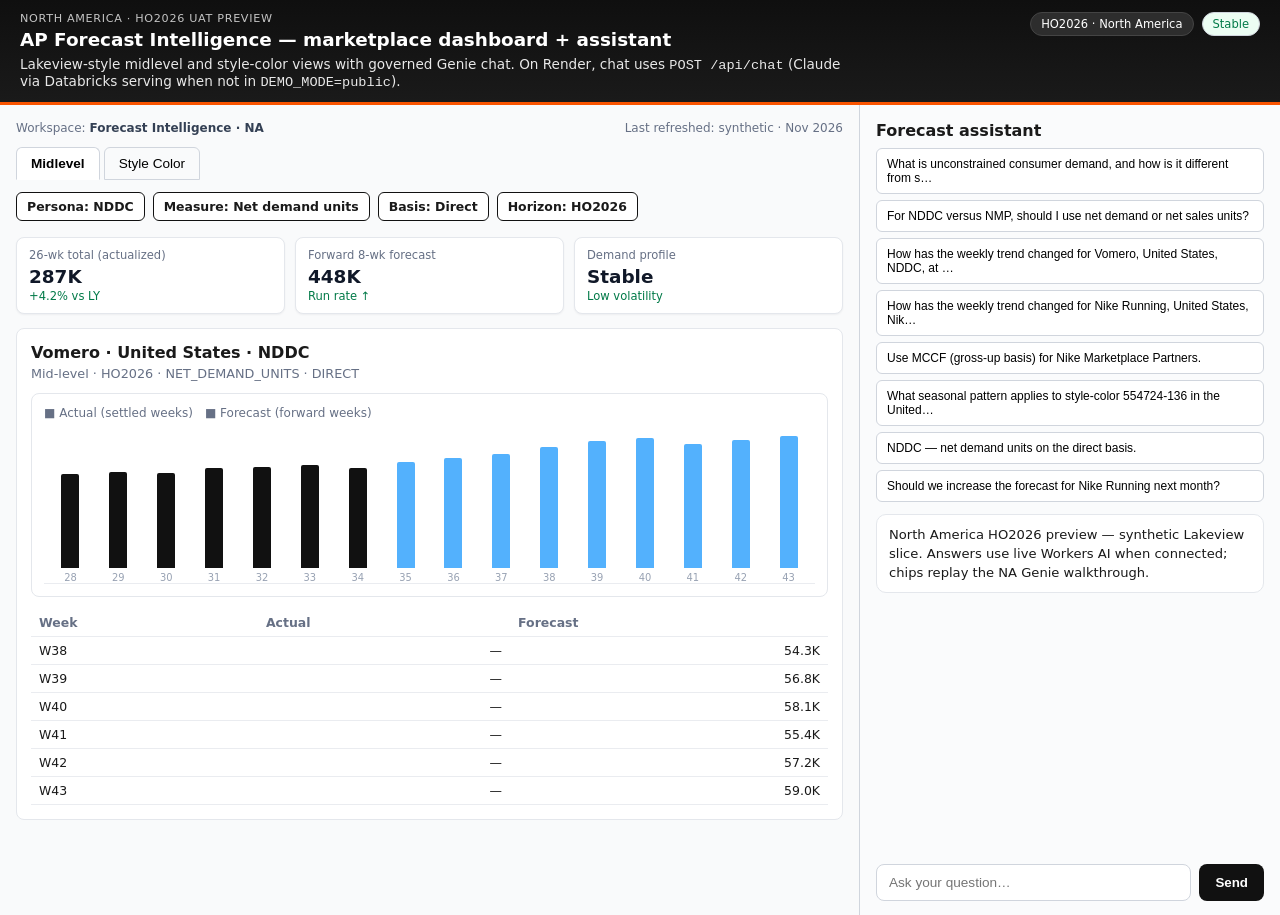
==== static/genie-demo.html @ 794814cd "AP FI Genie demo for Render Co-authored-by: Cursor <cursoragent@cursor.com>" ====
<!DOCTYPE html>
<html lang="en">
  <head>
    <meta charset="UTF-8" />
    <meta name="viewport" content="width=device-width, initial-scale=1.0" />
    <title>AP Forecast Intelligence — Genie demo</title>
    <link rel="stylesheet" href="genie-demo.css" />
  </head>
  <body>
    <header class="top">
      <div>
        <p class="eyebrow">North America · HO2026 UAT preview</p>
        <h1>AP Forecast Intelligence — marketplace dashboard + assistant</h1>
        <p class="lead">
          Lakeview-style midlevel and style-color views with governed Genie chat. On Render, chat
          uses <code>POST /api/chat</code> (Claude via Databricks serving when not in
          <code>DEMO_MODE=public</code>).
        </p>
      </div>
      <div class="badges">
        <span class="badge">HO2026 · North America</span>
        <span class="badge profile-chip" id="demand-profile">Stable</span>
      </div>
    </header>
    <main class="split">
      <section class="pane-dash" aria-label="Synthetic dashboard">
        <div class="dash-toolbar">
          <span>Workspace: <strong>Forecast Intelligence · NA</strong></span>
          <span>Last refreshed: synthetic · Nov 2026</span>
        </div>
        <div class="tabs" role="tablist">
          <button type="button" class="tab active" data-tab="midlevel" role="tab">Midlevel</button>
          <button type="button" class="tab" data-tab="style_color" role="tab">Style Color</button>
        </div>
        <div class="filters" id="filter-row" aria-label="Segment filters"></div>
        <div class="kpi-row" id="kpi-row"></div>
        <article class="card">
          <h2 id="dash-title">Vomero · US · NDDC</h2>
          <p class="meta" id="dash-meta">Mid-level · HO2026</p>
          <div id="midlevel-block">
            <div class="chart-panel">
              <div class="legend">
                <span>■ Actual (settled weeks)</span>
                <span>■ Forecast (forward weeks)</span>
              </div>
              <div class="chart-bars" id="weekly-chart"></div>
            </div>
            <div class="weekly-table" id="weekly-table" aria-label="Recent weekly actuals and forecast"></div>
          </div>
          <div id="style-color-block" hidden>
            <p class="meta">Monthly seasonality index (synthetic)</p>
            <div class="season-grid" id="season-grid"></div>
          </div>
        </article>
      </section>
      <aside class="pane-chat" aria-label="Forecast assistant">
        <div class="chat-header"><h2>Forecast assistant</h2></div>
        <div class="chips" id="prompt-chips"></div>
        <div class="thread" id="chat-thread"></div>
        <form class="composer" id="chat-form">
          <input id="chat-input" placeholder="Ask your question…" autocomplete="off" />
          <button type="submit">Send</button>
        </form>
      </aside>
    </main>
    <script src="genie-demo.js"></script>
  </body>
</html>
---- static/genie-demo.css ----
* {
  box-sizing: border-box;
}

body {
  margin: 0;
  font-family:
    system-ui,
    -apple-system,
    "Segoe UI",
    Roboto,
    sans-serif;
  background: #f4f5f7;
  color: #1a1a1a;
}

.top {
  padding: 12px 20px;
  background: linear-gradient(180deg, #0f0f0f 0%, #1a1a1a 100%);
  color: #fff;
  border-bottom: 3px solid #fa5400;
  display: flex;
  justify-content: space-between;
  align-items: flex-start;
  gap: 16px;
  flex-wrap: wrap;
}

.top h1 {
  margin: 4px 0 0;
  font-size: 1.15rem;
  font-weight: 600;
}

.eyebrow {
  margin: 0;
  font-size: 0.7rem;
  text-transform: uppercase;
  letter-spacing: 0.06em;
  opacity: 0.75;
}

.lead {
  margin: 6px 0 0;
  font-size: 0.85rem;
  max-width: 52rem;
  opacity: 0.9;
}

.badges {
  display: flex;
  gap: 8px;
  flex-wrap: wrap;
  align-items: center;
}

.badge {
  font-size: 0.72rem;
  padding: 4px 10px;
  border-radius: 999px;
  background: #2d2d2d;
  border: 1px solid #444;
}

.badge a {
  color: #9ecbff;
  text-decoration: none;
}

.split {
  display: grid;
  grid-template-columns: 1fr minmax(320px, 420px);
  gap: 0;
  min-height: calc(100vh - 88px);
}

@media (max-width: 960px) {
  .split {
    grid-template-columns: 1fr;
  }
}

.pane-dash,
.pane-chat {
  padding: 16px;
  overflow: auto;
}

.pane-dash {
  border-right: 1px solid #d0d5dd;
  background: #f9fafb;
}

.dash-toolbar {
  display: flex;
  justify-content: space-between;
  align-items: center;
  font-size: 0.75rem;
  color: #667085;
  margin-bottom: 12px;
}

.dash-toolbar strong {
  color: #344054;
}

.kpi-row {
  display: grid;
  grid-template-columns: repeat(3, 1fr);
  gap: 10px;
  margin-bottom: 14px;
}

@media (max-width: 720px) {
  .kpi-row {
    grid-template-columns: 1fr;
  }
}

.kpi {
  background: #fff;
  border: 1px solid #e4e7ec;
  border-radius: 8px;
  padding: 10px 12px;
  box-shadow: 0 1px 2px rgba(16, 24, 40, 0.05);
}

.kpi-label {
  margin: 0;
  font-size: 0.72rem;
  color: #667085;
}

.kpi-value {
  margin: 4px 0 0;
  font-size: 1.15rem;
  font-weight: 700;
  color: #101828;
}

.kpi-delta {
  margin: 2px 0 0;
  font-size: 0.72rem;
  color: #027a48;
}

.profile-chip {
  font-size: 0.72rem;
  padding: 4px 10px;
  border-radius: 999px;
  border: 1px solid #d0d5dd;
  background: #ecfdf3;
  color: #027a48;
}

.profile-chip[data-tone="volatile"] {
  background: #fff6ed;
  color: #b54708;
  border-color: #fecdca;
}

.pane-chat {
  background: #fafbfc;
  display: flex;
  flex-direction: column;
}

.tabs {
  display: flex;
  gap: 4px;
  margin-bottom: 12px;
}

.tab {
  padding: 8px 14px;
  border: 1px solid #d0d5dd;
  background: #f9fafb;
  border-radius: 6px 6px 0 0;
  cursor: pointer;
  font-size: 0.85rem;
}

.tab.active {
  background: #fff;
  border-bottom-color: #fff;
  font-weight: 600;
}

.filters {
  display: flex;
  flex-wrap: wrap;
  gap: 8px;
  margin-bottom: 16px;
}

.filter-pill {
  font-size: 0.78rem;
  padding: 6px 10px;
  border-radius: 6px;
  border: 1px solid #d0d5dd;
  background: #fff;
}

.filter-pill.active {
  border-color: #111;
  font-weight: 600;
}

.card {
  border: 1px solid #e4e7ec;
  border-radius: 8px;
  padding: 14px;
  margin-bottom: 12px;
  background: #fff;
}

.card h2 {
  margin: 0 0 4px;
  font-size: 1rem;
}

.card .meta {
  margin: 0 0 12px;
  font-size: 0.8rem;
  color: #667085;
}

.chart-panel {
  background: #fff;
  border: 1px solid #e4e7ec;
  border-radius: 8px;
  padding: 12px;
  margin-top: 4px;
}

.chart-bars {
  display: flex;
  align-items: flex-end;
  gap: 3px;
  height: 156px;
  padding: 8px 4px 0;
  border-bottom: 1px solid #eaecf0;
}

.bar-wrap {
  flex: 1;
  display: flex;
  flex-direction: column;
  align-items: center;
  gap: 4px;
  height: 100%;
  justify-content: flex-end;
  min-width: 0;
}

.bar-stack {
  display: flex;
  flex-direction: column;
  justify-content: flex-end;
  align-items: center;
  width: 100%;
  flex: 1;
}

.bar {
  width: 100%;
  max-width: 18px;
  border-radius: 2px 2px 0 0;
}

.bar.actual {
  background: #111;
}

.bar.forecast {
  background: #53b1fd;
}

.bar-label {
  font-size: 0.62rem;
  color: #98a2b3;
}

.weekly-table {
  margin-top: 12px;
  font-size: 0.78rem;
}

.weekly-table table {
  width: 100%;
  border-collapse: collapse;
}

.weekly-table th,
.weekly-table td {
  padding: 6px 8px;
  text-align: left;
  border-bottom: 1px solid #eaecf0;
}

.weekly-table th {
  color: #667085;
  font-weight: 600;
}

.weekly-table td.num {
  font-variant-numeric: tabular-nums;
  text-align: right;
}

.legend {
  font-size: 0.75rem;
  color: #667085;
  display: flex;
  gap: 12px;
  margin-bottom: 8px;
}

.season-grid {
  display: grid;
  grid-template-columns: repeat(6, 1fr);
  gap: 6px;
  font-size: 0.75rem;
}

.month {
  text-align: center;
  padding: 8px 4px;
  border-radius: 6px;
  background: #f2f4f7;
}

.month.peak {
  background: #dbeafe;
  font-weight: 600;
}

.chat-header h2 {
  margin: 0 0 8px;
  font-size: 1rem;
}

.chips {
  display: flex;
  flex-direction: column;
  gap: 6px;
  margin-bottom: 12px;
}

.chip-btn {
  text-align: left;
  font-size: 0.75rem;
  padding: 8px 10px;
  border: 1px solid #d0d5dd;
  border-radius: 6px;
  background: #fff;
  cursor: pointer;
}

.chip-btn:hover {
  border-color: #111;
}

.thread {
  flex: 1;
  overflow-y: auto;
  display: flex;
  flex-direction: column;
  gap: 10px;
  min-height: 200px;
  max-height: 45vh;
  margin-bottom: 12px;
}

.bubble {
  padding: 10px 12px;
  border-radius: 10px;
  font-size: 0.82rem;
  line-height: 1.45;
  max-width: 100%;
}

.bubble.user {
  align-self: flex-end;
  background: #111;
  color: #fff;
}

.bubble.bot {
  align-self: flex-start;
  background: #fff;
  border: 1px solid #e4e7ec;
}

.bubble.bot.loading {
  opacity: 0.85;
  font-style: italic;
}

.bubble.error {
  border-color: #fda29b;
  background: #fef3f2;
}

.composer {
  display: flex;
  gap: 8px;
}

.composer input {
  flex: 1;
  padding: 10px 12px;
  border: 1px solid #d0d5dd;
  border-radius: 8px;
  font-size: 0.85rem;
}

.composer button {
  padding: 10px 16px;
  border: none;
  border-radius: 8px;
  background: #111;
  color: #fff;
  cursor: pointer;
  font-weight: 600;
}

.note {
  font-size: 0.72rem;
  color: #667085;
  margin-top: 8px;
}
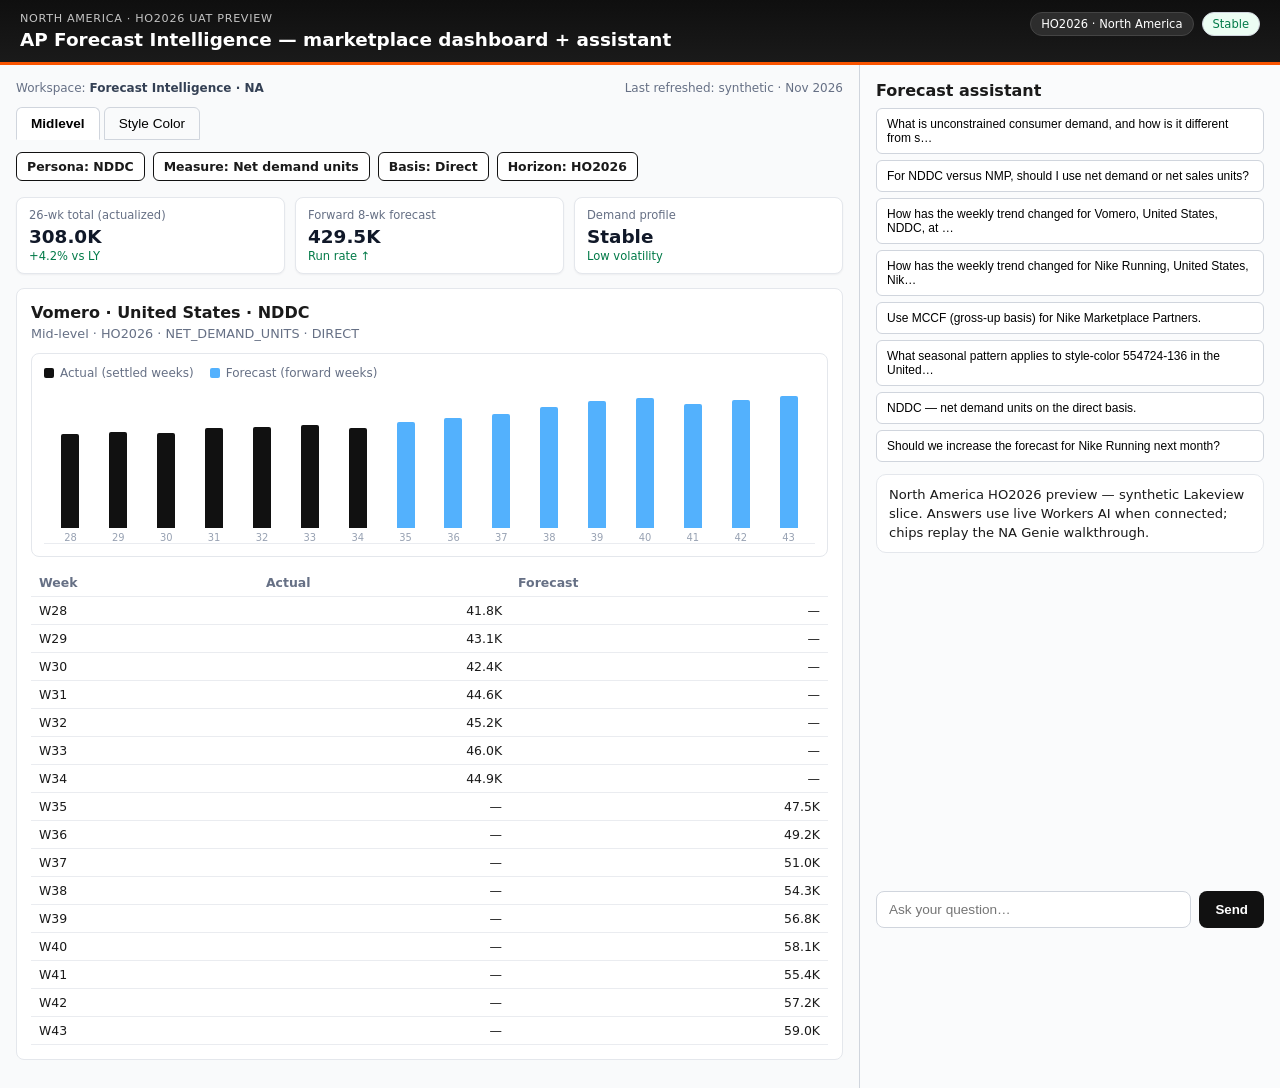
==== commit 311fc64d: "Polish Genie demo UI and Databricks-only chat routing Full weekly table, chart legend colors, derive" ====
--- a/static/genie-demo.html
+++ b/static/genie-demo.html
@@ -11,11 +11,6 @@
       <div>
         <p class="eyebrow">North America · HO2026 UAT preview</p>
         <h1>AP Forecast Intelligence — marketplace dashboard + assistant</h1>
-        <p class="lead">
-          Lakeview-style midlevel and style-color views with governed Genie chat. On Render, chat
-          uses <code>POST /api/chat</code> (Claude via Databricks serving when not in
-          <code>DEMO_MODE=public</code>).
-        </p>
       </div>
       <div class="badges">
         <span class="badge">HO2026 · North America</span>
@@ -40,12 +35,18 @@
           <div id="midlevel-block">
             <div class="chart-panel">
               <div class="legend">
-                <span>■ Actual (settled weeks)</span>
-                <span>■ Forecast (forward weeks)</span>
+                <span class="legend-item"
+                  ><span class="legend-swatch actual" aria-hidden="true"></span> Actual (settled
+                  weeks)</span
+                >
+                <span class="legend-item"
+                  ><span class="legend-swatch forecast" aria-hidden="true"></span> Forecast (forward
+                  weeks)</span
+                >
               </div>
               <div class="chart-bars" id="weekly-chart"></div>
             </div>
-            <div class="weekly-table" id="weekly-table" aria-label="Recent weekly actuals and forecast"></div>
+            <div class="weekly-table" id="weekly-table" aria-label="Weekly actuals and forecast"></div>
           </div>
           <div id="style-color-block" hidden>
             <p class="meta">Monthly seasonality index (synthetic)</p>
--- a/static/genie-demo.css
+++ b/static/genie-demo.css
@@ -312,8 +312,30 @@
   font-size: 0.75rem;
   color: #667085;
   display: flex;
-  gap: 12px;
+  gap: 16px;
   margin-bottom: 8px;
+  flex-wrap: wrap;
+}
+
+.legend-item {
+  display: inline-flex;
+  align-items: center;
+  gap: 6px;
+}
+
+.legend-swatch {
+  width: 10px;
+  height: 10px;
+  border-radius: 2px;
+  flex-shrink: 0;
+}
+
+.legend-swatch.actual {
+  background: #111;
+}
+
+.legend-swatch.forecast {
+  background: #53b1fd;
 }
 
 .season-grid {
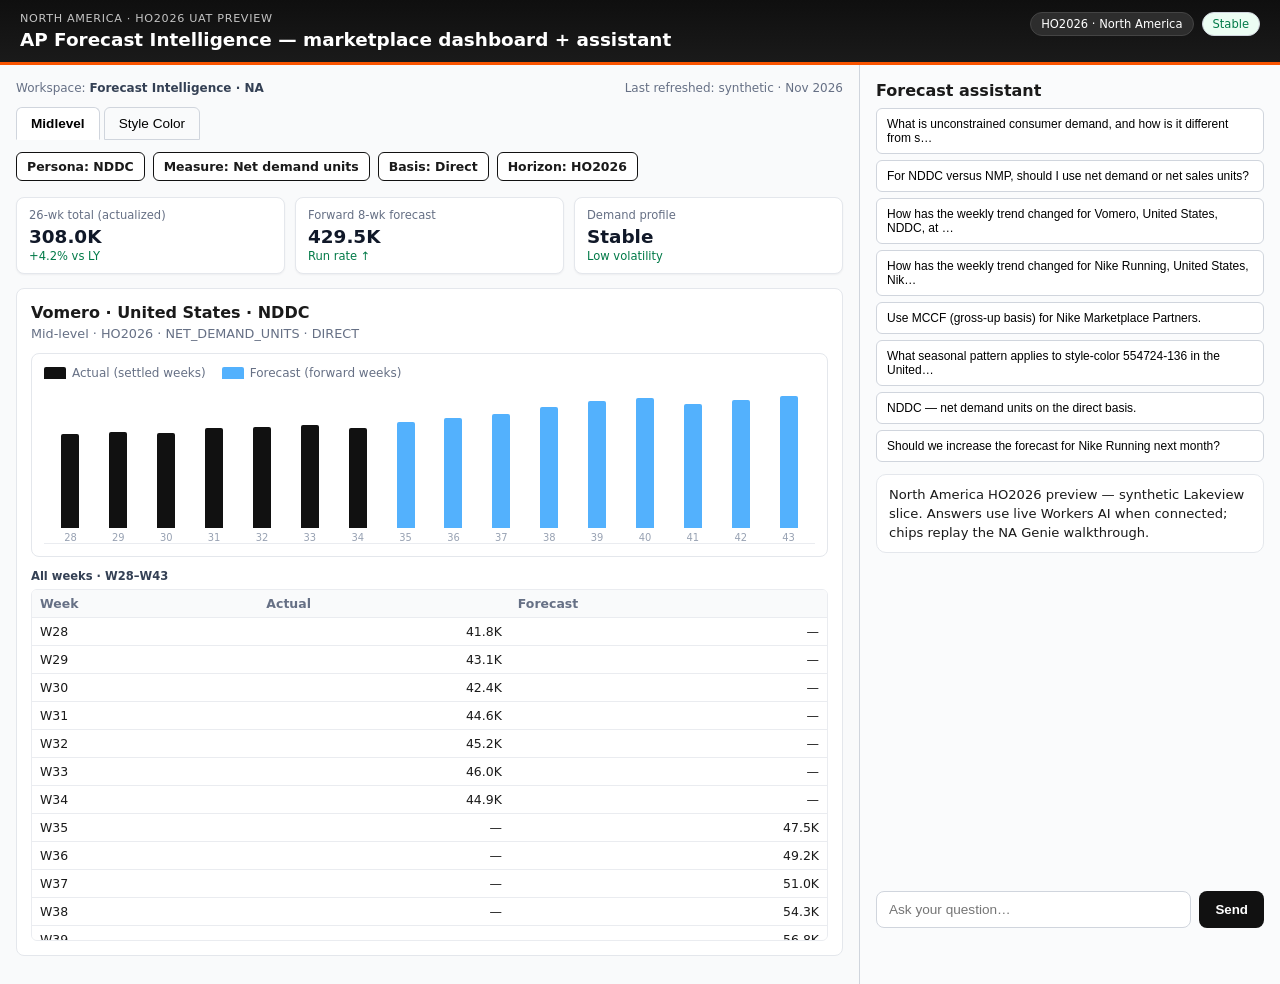
==== commit c1a4c5c2: "Genie demo: full weekly table, legend bars, cache bust Scrollable W28–W43 table, black/blue legend s" ====
--- a/static/genie-demo.html
+++ b/static/genie-demo.html
@@ -4,7 +4,7 @@
     <meta charset="UTF-8" />
     <meta name="viewport" content="width=device-width, initial-scale=1.0" />
     <title>AP Forecast Intelligence — Genie demo</title>
-    <link rel="stylesheet" href="genie-demo.css" />
+    <link rel="stylesheet" href="genie-demo.css?v=3" />
   </head>
   <body>
     <header class="top">
@@ -64,6 +64,6 @@
         </form>
       </aside>
     </main>
-    <script src="genie-demo.js"></script>
+    <script src="genie-demo.js?v=3"></script>
   </body>
 </html>
--- a/static/genie-demo.css
+++ b/static/genie-demo.css
@@ -286,9 +286,32 @@
   font-size: 0.78rem;
 }
 
+.weekly-table-caption {
+  margin: 0 0 6px;
+  font-size: 0.72rem;
+  font-weight: 600;
+  color: #344054;
+}
+
+.weekly-table-scroll {
+  max-height: min(22rem, 42vh);
+  overflow-y: auto;
+  border: 1px solid #eaecf0;
+  border-radius: 6px;
+  background: #fff;
+}
+
 .weekly-table table {
   width: 100%;
   border-collapse: collapse;
+}
+
+.weekly-table-scroll thead th {
+  position: sticky;
+  top: 0;
+  z-index: 1;
+  background: #f9fafb;
+  box-shadow: 0 1px 0 #eaecf0;
 }
 
 .weekly-table th,
@@ -324,10 +347,12 @@
 }
 
 .legend-swatch {
-  width: 10px;
-  height: 10px;
-  border-radius: 2px;
+  display: inline-block;
+  width: 22px;
+  height: 12px;
+  border-radius: 2px 2px 0 0;
   flex-shrink: 0;
+  vertical-align: middle;
 }
 
 .legend-swatch.actual {
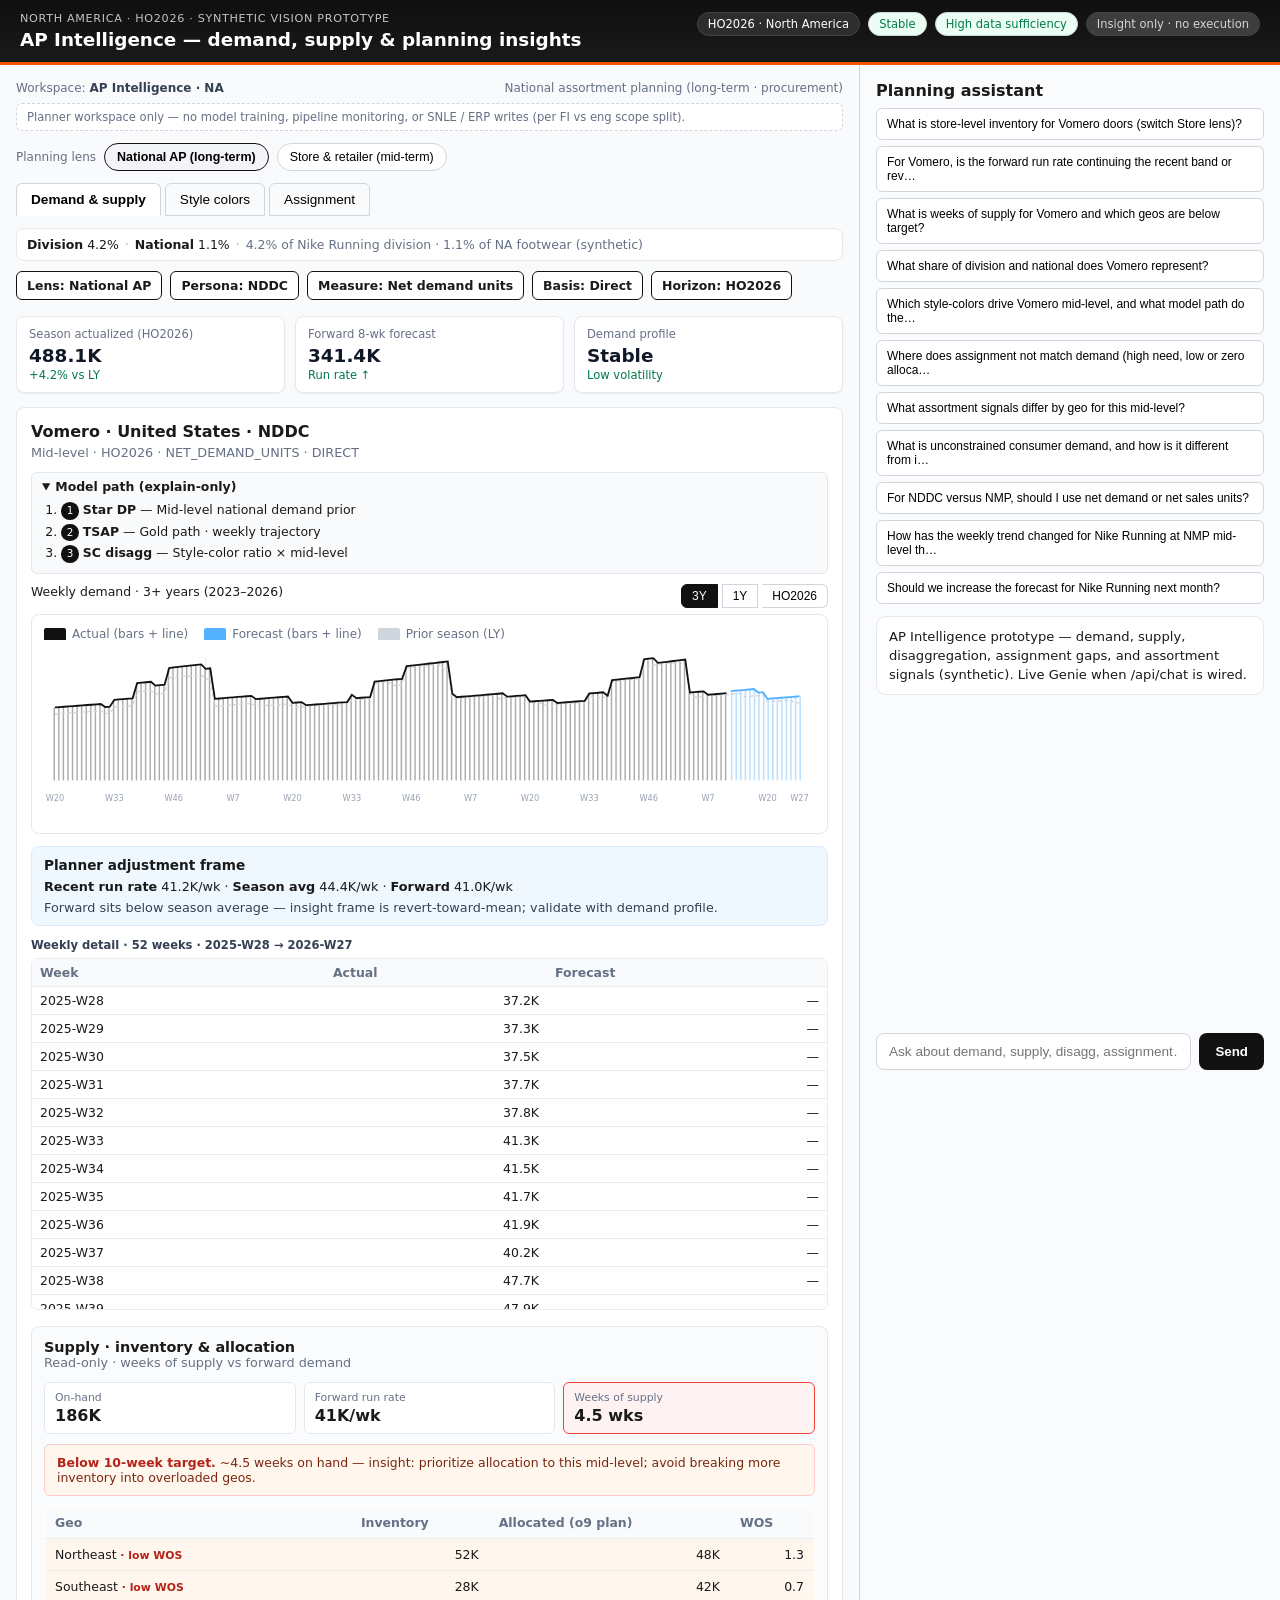
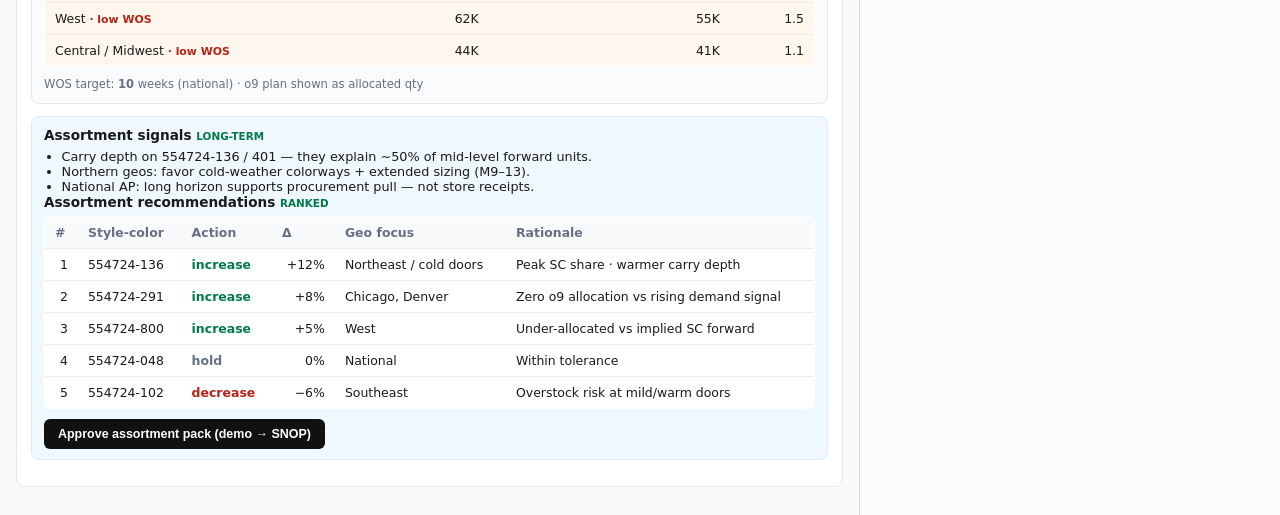
==== commit c2173af4: "AP Intelligence vision demo v8: supply, assignment, multi-year combo chart. Synthetic planner protot" ====
--- a/static/genie-demo.html
+++ b/static/genie-demo.html
@@ -3,67 +3,150 @@
   <head>
     <meta charset="UTF-8" />
     <meta name="viewport" content="width=device-width, initial-scale=1.0" />
-    <title>AP Forecast Intelligence — Genie demo</title>
-    <link rel="stylesheet" href="genie-demo.css?v=3" />
+    <title>AP Intelligence — planner prototype</title>
+    <link rel="stylesheet" href="genie-demo.css?v=8" />
   </head>
   <body>
     <header class="top">
       <div>
-        <p class="eyebrow">North America · HO2026 UAT preview</p>
-        <h1>AP Forecast Intelligence — marketplace dashboard + assistant</h1>
+        <p class="eyebrow">North America · HO2026 · synthetic vision prototype</p>
+        <h1>AP Intelligence — demand, supply &amp; planning insights</h1>
       </div>
       <div class="badges">
         <span class="badge">HO2026 · North America</span>
         <span class="badge profile-chip" id="demand-profile">Stable</span>
+        <span class="badge profile-chip confidence-chip" id="confidence-badge">High data sufficiency</span>
+        <span class="badge badge-muted">Insight only · no execution</span>
       </div>
     </header>
     <main class="split">
-      <section class="pane-dash" aria-label="Synthetic dashboard">
+      <section class="pane-dash" aria-label="Planner workspace">
         <div class="dash-toolbar">
-          <span>Workspace: <strong>Forecast Intelligence · NA</strong></span>
-          <span>Last refreshed: synthetic · Nov 2026</span>
+          <span>Workspace: <strong>AP Intelligence · NA</strong></span>
+          <span id="toolbar-lens-label">National assortment planning</span>
+        </div>
+        <p class="scope-banner">
+          Planner workspace only — no model training, pipeline monitoring, or SNLE / ERP writes (per FI vs eng scope split).
+        </p>
+        <div class="lens-row" role="group" aria-label="Planning horizon">
+          <span class="lens-label">Planning lens</span>
+          <button type="button" class="lens-btn active" data-lens="national" id="lens-national">
+            National AP (long-term)
+          </button>
+          <button type="button" class="lens-btn" data-lens="store" id="lens-store">
+            Store &amp; retailer (mid-term)
+          </button>
         </div>
         <div class="tabs" role="tablist">
-          <button type="button" class="tab active" data-tab="midlevel" role="tab">Midlevel</button>
-          <button type="button" class="tab" data-tab="style_color" role="tab">Style Color</button>
+          <button type="button" class="tab active" data-tab="midlevel" role="tab">Demand &amp; supply</button>
+          <button type="button" class="tab" data-tab="style_colors" role="tab">Style colors</button>
+          <button type="button" class="tab" data-tab="assignment" role="tab">Assignment</button>
         </div>
+        <div class="hierarchy-bar" id="hierarchy-bar" hidden></div>
         <div class="filters" id="filter-row" aria-label="Segment filters"></div>
         <div class="kpi-row" id="kpi-row"></div>
         <article class="card">
-          <h2 id="dash-title">Vomero · US · NDDC</h2>
+          <h2 id="dash-title">Vomero · United States · NDDC</h2>
           <p class="meta" id="dash-meta">Mid-level · HO2026</p>
+
           <div id="midlevel-block">
+            <details class="model-onion" id="model-onion-mid" open>
+              <summary>Model path (explain-only)</summary>
+              <ol class="onion-steps" id="model-path-mid"></ol>
+            </details>
+            <div class="chart-toolbar">
+              <span class="chart-mode-label" id="chart-range-caption">Weekly demand · 3 years</span>
+              <div class="chart-toggles">
+                <div class="chart-toggle" role="group" aria-label="History range">
+                  <button type="button" class="chart-type-btn active" data-range="3y">3Y</button>
+                  <button type="button" class="chart-type-btn" data-range="1y">1Y</button>
+                  <button type="button" class="chart-type-btn" data-range="season">HO2026</button>
+                </div>
+              </div>
+            </div>
             <div class="chart-panel">
               <div class="legend">
                 <span class="legend-item"
-                  ><span class="legend-swatch actual" aria-hidden="true"></span> Actual (settled
-                  weeks)</span
+                  ><span class="legend-swatch actual" aria-hidden="true"></span> Actual (bars + line)</span
                 >
                 <span class="legend-item"
-                  ><span class="legend-swatch forecast" aria-hidden="true"></span> Forecast (forward
-                  weeks)</span
+                  ><span class="legend-swatch forecast" aria-hidden="true"></span> Forecast (bars + line)</span
+                >
+                <span class="legend-item"
+                  ><span class="legend-swatch history" aria-hidden="true"></span> Prior season (LY)</span
                 >
               </div>
-              <div class="chart-bars" id="weekly-chart"></div>
+              <div class="chart-scroll" id="chart-scroll">
+                <div class="chart-combined" id="weekly-chart-combined"></div>
+              </div>
             </div>
+            <section class="insight-card" id="planner-insight" aria-live="polite"></section>
             <div class="weekly-table" id="weekly-table" aria-label="Weekly actuals and forecast"></div>
+            <section class="supply-panel" id="supply-panel" aria-label="Inventory and weeks of supply">
+              <div class="supply-head">
+                <h3>Supply · inventory &amp; allocation</h3>
+                <p class="meta supply-sub">Read-only · weeks of supply vs forward demand</p>
+              </div>
+              <div class="supply-kpis" id="supply-kpis"></div>
+              <div class="wos-alert" id="wos-alert" hidden role="status"></div>
+              <div class="alloc-table-wrap" id="alloc-by-geo"></div>
+              <div id="store-inventory-block" hidden>
+                <p class="weekly-table-caption">Store &amp; door inventory (synthetic grid)</p>
+                <div class="alloc-table-wrap store-scroll" id="store-inventory-table"></div>
+              </div>
+              <p class="note supply-foot">
+                WOS target: <strong id="wos-threshold-label">10</strong> weeks
+                <span id="wos-lens-hint"> (national)</span> · o9 plan shown as allocated qty
+              </p>
+            </section>
+            <section class="insight-card assortment-panel" id="assortment-panel" aria-label="Assortment signals">
+              <div id="assortment-ranked"></div>
+              <div class="approve-row" id="assortment-approve-row" hidden>
+                <button type="button" class="btn-approve-demo" id="btn-approve-assortment">Approve assortment pack (demo → SNOP)</button>
+              </div>
+            </section>
           </div>
-          <div id="style-color-block" hidden>
-            <p class="meta">Monthly seasonality index (synthetic)</p>
-            <div class="season-grid" id="season-grid"></div>
+
+          <div id="style-colors-block" hidden>
+            <p class="meta">Disaggregation · SC share × mid-level forward run rate (synthetic)</p>
+            <details class="model-onion" open>
+              <summary>How SC forecasts tie to mid-level</summary>
+              <p class="onion-caption" id="disagg-formula"></p>
+            </details>
+            <div class="sc-table-wrap" id="sc-disagg-table"></div>
+            <section class="sc-detail" id="sc-detail-panel" aria-label="Selected style-color"></section>
+          </div>
+
+          <div id="assignment-block" hidden>
+            <p class="meta">Assignment insights · demand vs o9 plan (read-only)</p>
+            <div class="wos-alert assignment-intro" id="assignment-intro"></div>
+            <div class="alloc-table-wrap" id="assignment-table"></div>
+            <div class="approve-row">
+              <button type="button" class="btn-approve-demo" id="btn-approve-assignment-batch">Approve flagged assignments (demo → SNLE)</button>
+            </div>
+            <p class="note">Demo only — no tickets created in SNOP, SNLE, SAP, or o9.</p>
           </div>
         </article>
       </section>
-      <aside class="pane-chat" aria-label="Forecast assistant">
-        <div class="chat-header"><h2>Forecast assistant</h2></div>
+      <aside class="pane-chat" aria-label="Planning assistant">
+        <div class="chat-header"><h2>Planning assistant</h2></div>
         <div class="chips" id="prompt-chips"></div>
         <div class="thread" id="chat-thread"></div>
         <form class="composer" id="chat-form">
-          <input id="chat-input" placeholder="Ask your question…" autocomplete="off" />
+          <input id="chat-input" placeholder="Ask about demand, supply, disagg, assignment…" autocomplete="off" />
           <button type="submit">Send</button>
         </form>
       </aside>
     </main>
-    <script src="genie-demo.js?v=3"></script>
+    <dialog class="approve-dialog" id="approve-dialog" aria-labelledby="approve-dialog-title">
+      <h2 id="approve-dialog-title">Approve planning insight (demo)</h2>
+      <p id="approve-dialog-body"></p>
+      <p class="note">This simulates SNOP / SNLE handoff. No production systems are called.</p>
+      <form method="dialog" class="dialog-actions">
+        <button type="button" class="btn-secondary" value="cancel">Cancel</button>
+        <button type="submit" class="btn-approve-demo" value="confirm">Confirm demo approve</button>
+      </form>
+    </dialog>
+    <script src="genie-demo.js?v=8"></script>
   </body>
 </html>
--- a/static/genie-demo.css
+++ b/static/genie-demo.css
@@ -476,4 +476,567 @@
   font-size: 0.72rem;
   color: #667085;
   margin-top: 8px;
+}
+
+.hierarchy-note {
+  margin: -4px 0 12px;
+  font-size: 0.78rem;
+  color: #344054;
+  padding: 8px 10px;
+  background: #f2f4f7;
+  border-radius: 6px;
+  border: 1px solid #e4e7ec;
+}
+
+.supply-panel {
+  margin-top: 16px;
+  padding: 12px;
+  border: 1px solid #e4e7ec;
+  border-radius: 8px;
+  background: #fafbfc;
+}
+
+.supply-head h3 {
+  margin: 0;
+  font-size: 0.9rem;
+}
+
+.supply-sub {
+  margin: 4px 0 10px;
+}
+
+.supply-kpis {
+  display: grid;
+  grid-template-columns: repeat(3, 1fr);
+  gap: 8px;
+  margin-bottom: 10px;
+}
+
+@media (max-width: 720px) {
+  .supply-kpis {
+    grid-template-columns: 1fr;
+  }
+}
+
+.supply-kpi {
+  background: #fff;
+  border: 1px solid #e4e7ec;
+  border-radius: 6px;
+  padding: 8px 10px;
+}
+
+.supply-kpi.alert {
+  border-color: #f04438;
+  background: #fef3f2;
+}
+
+.supply-kpi.ok {
+  border-color: #6ce9a6;
+  background: #ecfdf3;
+}
+
+.supply-kpi-label {
+  margin: 0;
+  font-size: 0.68rem;
+  color: #667085;
+}
+
+.supply-kpi-value {
+  margin: 2px 0 0;
+  font-size: 1rem;
+  font-weight: 700;
+}
+
+.wos-alert {
+  font-size: 0.78rem;
+  padding: 10px 12px;
+  border-radius: 6px;
+  margin-bottom: 10px;
+  border: 1px solid #fecdca;
+  background: #fff6ed;
+  color: #7a2710;
+}
+
+.wos-alert strong {
+  color: #b42318;
+}
+
+.alloc-table-wrap table {
+  width: 100%;
+  border-collapse: collapse;
+  font-size: 0.78rem;
+  background: #fff;
+  border: 1px solid #eaecf0;
+  border-radius: 6px;
+  overflow: hidden;
+}
+
+.alloc-table-wrap th,
+.alloc-table-wrap td {
+  padding: 8px 10px;
+  text-align: left;
+  border-bottom: 1px solid #eaecf0;
+}
+
+.alloc-table-wrap th {
+  background: #f9fafb;
+  color: #667085;
+  font-weight: 600;
+}
+
+.alloc-table-wrap td.num {
+  text-align: right;
+  font-variant-numeric: tabular-nums;
+}
+
+.alloc-table-wrap tr.row-alert td {
+  background: #fff6ed;
+}
+
+.alloc-table-wrap tr.row-alert td:first-child::after {
+  content: " · low WOS";
+  font-size: 0.68rem;
+  color: #b42318;
+  font-weight: 600;
+}
+
+.supply-foot {
+  margin: 10px 0 0;
+}
+
+.badge-muted {
+  background: #3d3d3d;
+  color: #d0d5dd;
+}
+
+.confidence-chip[data-tone="volatile"] {
+  background: #fff6ed;
+  color: #b54708;
+  border-color: #fecdca;
+}
+
+.scope-banner {
+  font-size: 0.72rem;
+  color: #667085;
+  margin: -4px 0 12px;
+  padding: 6px 10px;
+  background: #fff;
+  border: 1px dashed #d0d5dd;
+  border-radius: 6px;
+}
+
+.lens-row {
+  display: flex;
+  flex-wrap: wrap;
+  align-items: center;
+  gap: 8px;
+  margin-bottom: 12px;
+}
+
+.lens-label {
+  font-size: 0.75rem;
+  color: #667085;
+}
+
+.lens-btn {
+  font-size: 0.78rem;
+  padding: 6px 12px;
+  border: 1px solid #d0d5dd;
+  border-radius: 999px;
+  background: #fff;
+  cursor: pointer;
+}
+
+.lens-btn.active {
+  border-color: #111;
+  font-weight: 600;
+  background: #f2f4f7;
+}
+
+.hierarchy-bar {
+  display: flex;
+  flex-wrap: wrap;
+  gap: 6px;
+  align-items: center;
+  font-size: 0.78rem;
+  padding: 8px 10px;
+  margin-bottom: 10px;
+  background: #fff;
+  border: 1px solid #e4e7ec;
+  border-radius: 8px;
+}
+
+.hierarchy-bar .sep {
+  color: #98a2b3;
+}
+
+.hierarchy-sub {
+  color: #667085;
+}
+
+.model-onion {
+  font-size: 0.78rem;
+  margin-bottom: 10px;
+  border: 1px solid #e4e7ec;
+  border-radius: 6px;
+  padding: 6px 10px;
+  background: #f9fafb;
+}
+
+.model-onion summary {
+  cursor: pointer;
+  font-weight: 600;
+}
+
+.onion-steps {
+  margin: 8px 0 0;
+  padding-left: 1.2rem;
+}
+
+.onion-steps li {
+  margin-bottom: 4px;
+}
+
+.step-num {
+  display: inline-block;
+  width: 1.1rem;
+  height: 1.1rem;
+  line-height: 1.1rem;
+  text-align: center;
+  border-radius: 50%;
+  background: #111;
+  color: #fff;
+  font-size: 0.65rem;
+  margin-right: 4px;
+}
+
+.chart-toolbar {
+  display: flex;
+  justify-content: space-between;
+  align-items: flex-start;
+  flex-wrap: wrap;
+  gap: 8px;
+  margin-bottom: 6px;
+  font-size: 0.78rem;
+}
+
+.chart-toggles {
+  display: flex;
+  flex-wrap: wrap;
+  gap: 8px;
+}
+
+.chart-scroll {
+  overflow-x: auto;
+  overflow-y: hidden;
+  padding-bottom: 4px;
+}
+
+.chart-bars.chart-wide {
+  width: max-content;
+  min-width: 100%;
+}
+
+.chart-type-btn {
+  padding: 4px 10px;
+  border: 1px solid #d0d5dd;
+  background: #fff;
+  cursor: pointer;
+  font-size: 0.75rem;
+}
+
+.chart-type-btn:first-of-type {
+  border-radius: 6px 0 0 6px;
+}
+
+.chart-type-btn:last-of-type {
+  border-radius: 0 6px 6px 0;
+  border-left: none;
+}
+
+.chart-type-btn.active {
+  background: #111;
+  color: #fff;
+  border-color: #111;
+}
+
+.legend-swatch.history {
+  background: #d0d5dd;
+}
+
+.chart-combined {
+  min-height: 168px;
+}
+
+.line-svg {
+  width: 100%;
+  height: auto;
+  display: block;
+}
+
+.line-ly {
+  stroke: #d0d5dd;
+  stroke-width: 1.5;
+  stroke-dasharray: 4 3;
+}
+
+.line-actual {
+  stroke: #111;
+  stroke-width: 2;
+}
+
+.line-forecast {
+  stroke: #53b1fd;
+  stroke-width: 2;
+}
+
+.combo-bar.actual {
+  fill: #111;
+  opacity: 0.35;
+}
+
+.combo-bar.forecast {
+  fill: #53b1fd;
+  opacity: 0.4;
+}
+
+.combo-bars {
+  pointer-events: none;
+}
+
+.line-actual,
+.line-forecast,
+.line-ly {
+  pointer-events: none;
+}
+
+.line-label {
+  font-size: 9px;
+  fill: #98a2b3;
+}
+
+.year-line {
+  stroke: #eaecf0;
+  stroke-width: 1;
+}
+
+.insight-card {
+  margin: 12px 0;
+  padding: 10px 12px;
+  border-radius: 8px;
+  border: 1px solid #dbeafe;
+  background: #eff8ff;
+  font-size: 0.8rem;
+}
+
+.insight-card h3 {
+  margin: 0 0 6px;
+  font-size: 0.85rem;
+}
+
+.insight-line {
+  margin: 0 0 6px;
+}
+
+.insight-msg {
+  margin: 0;
+  color: #344054;
+}
+
+.assortment-panel .tag {
+  font-size: 0.65rem;
+  font-weight: 600;
+  text-transform: uppercase;
+  color: #027a48;
+}
+
+.signal-list {
+  margin: 6px 0 0;
+  padding-left: 1.1rem;
+}
+
+.onion-caption {
+  margin: 6px 0;
+  font-size: 0.75rem;
+  color: #475467;
+}
+
+.sc-table-wrap table {
+  width: 100%;
+  border-collapse: collapse;
+  font-size: 0.78rem;
+  background: #fff;
+  border: 1px solid #eaecf0;
+  border-radius: 6px;
+}
+
+.sc-table-wrap th,
+.sc-table-wrap td {
+  padding: 8px 10px;
+  border-bottom: 1px solid #eaecf0;
+  text-align: left;
+}
+
+.sc-table-wrap td.num {
+  text-align: right;
+  font-variant-numeric: tabular-nums;
+}
+
+.sc-name {
+  font-size: 0.68rem;
+  color: #667085;
+}
+
+.linkish {
+  border: none;
+  background: none;
+  padding: 0;
+  color: #175cd3;
+  cursor: pointer;
+  font-weight: 600;
+  text-decoration: underline;
+}
+
+.model-badge {
+  font-size: 0.65rem;
+  padding: 2px 6px;
+  border-radius: 4px;
+  text-transform: uppercase;
+  font-weight: 700;
+}
+
+.tier-gold {
+  background: #fef0c7;
+  color: #93370d;
+}
+
+.tier-silver {
+  background: #eaecf0;
+  color: #344054;
+}
+
+.tier-bronze {
+  background: #f9fafb;
+  color: #667085;
+  border: 1px solid #d0d5dd;
+}
+
+.flag {
+  font-size: 0.68rem;
+  color: #b42318;
+  font-weight: 600;
+}
+
+.sc-detail {
+  margin-top: 14px;
+  padding-top: 12px;
+  border-top: 1px solid #eaecf0;
+}
+
+.assignment-intro {
+  margin-bottom: 10px;
+}
+
+.gap {
+  font-size: 0.72rem;
+  padding: 2px 8px;
+  border-radius: 4px;
+  font-weight: 600;
+  text-transform: uppercase;
+}
+
+.gap-critical,
+.gap-high {
+  background: #fef3f2;
+  color: #b42318;
+}
+
+.gap-ok,
+.gap-low {
+  background: #ecfdf3;
+  color: #027a48;
+}
+
+.store-scroll {
+  max-height: 14rem;
+  overflow-y: auto;
+}
+
+.btn-approve-demo {
+  font-size: 0.78rem;
+  padding: 8px 14px;
+  border: none;
+  border-radius: 6px;
+  background: #111;
+  color: #fff;
+  cursor: pointer;
+  font-weight: 600;
+}
+
+.btn-approve-demo:disabled {
+  opacity: 0.5;
+  cursor: not-allowed;
+}
+
+.btn-approve-mini {
+  font-size: 0.68rem;
+  padding: 4px 8px;
+  border-radius: 4px;
+  border: 1px solid #111;
+  background: #fff;
+  cursor: pointer;
+}
+
+.btn-approve-mini.approved {
+  background: #ecfdf3;
+  border-color: #027a48;
+  color: #027a48;
+}
+
+.approve-row {
+  margin-top: 10px;
+  display: flex;
+  flex-wrap: wrap;
+  gap: 8px;
+}
+
+.approve-dialog {
+  border: 1px solid #e4e7ec;
+  border-radius: 10px;
+  padding: 16px 18px;
+  max-width: 28rem;
+}
+
+.approve-dialog::backdrop {
+  background: rgba(0, 0, 0, 0.35);
+}
+
+.dialog-actions {
+  display: flex;
+  gap: 8px;
+  justify-content: flex-end;
+  margin-top: 12px;
+}
+
+.btn-secondary {
+  padding: 8px 14px;
+  border-radius: 6px;
+  border: 1px solid #d0d5dd;
+  background: #fff;
+  cursor: pointer;
+}
+
+.rec-up {
+  color: #027a48;
+  font-weight: 600;
+}
+
+.rec-down {
+  color: #b42318;
+  font-weight: 600;
+}
+
+.rec-hold {
+  color: #667085;
+  font-weight: 600;
 }
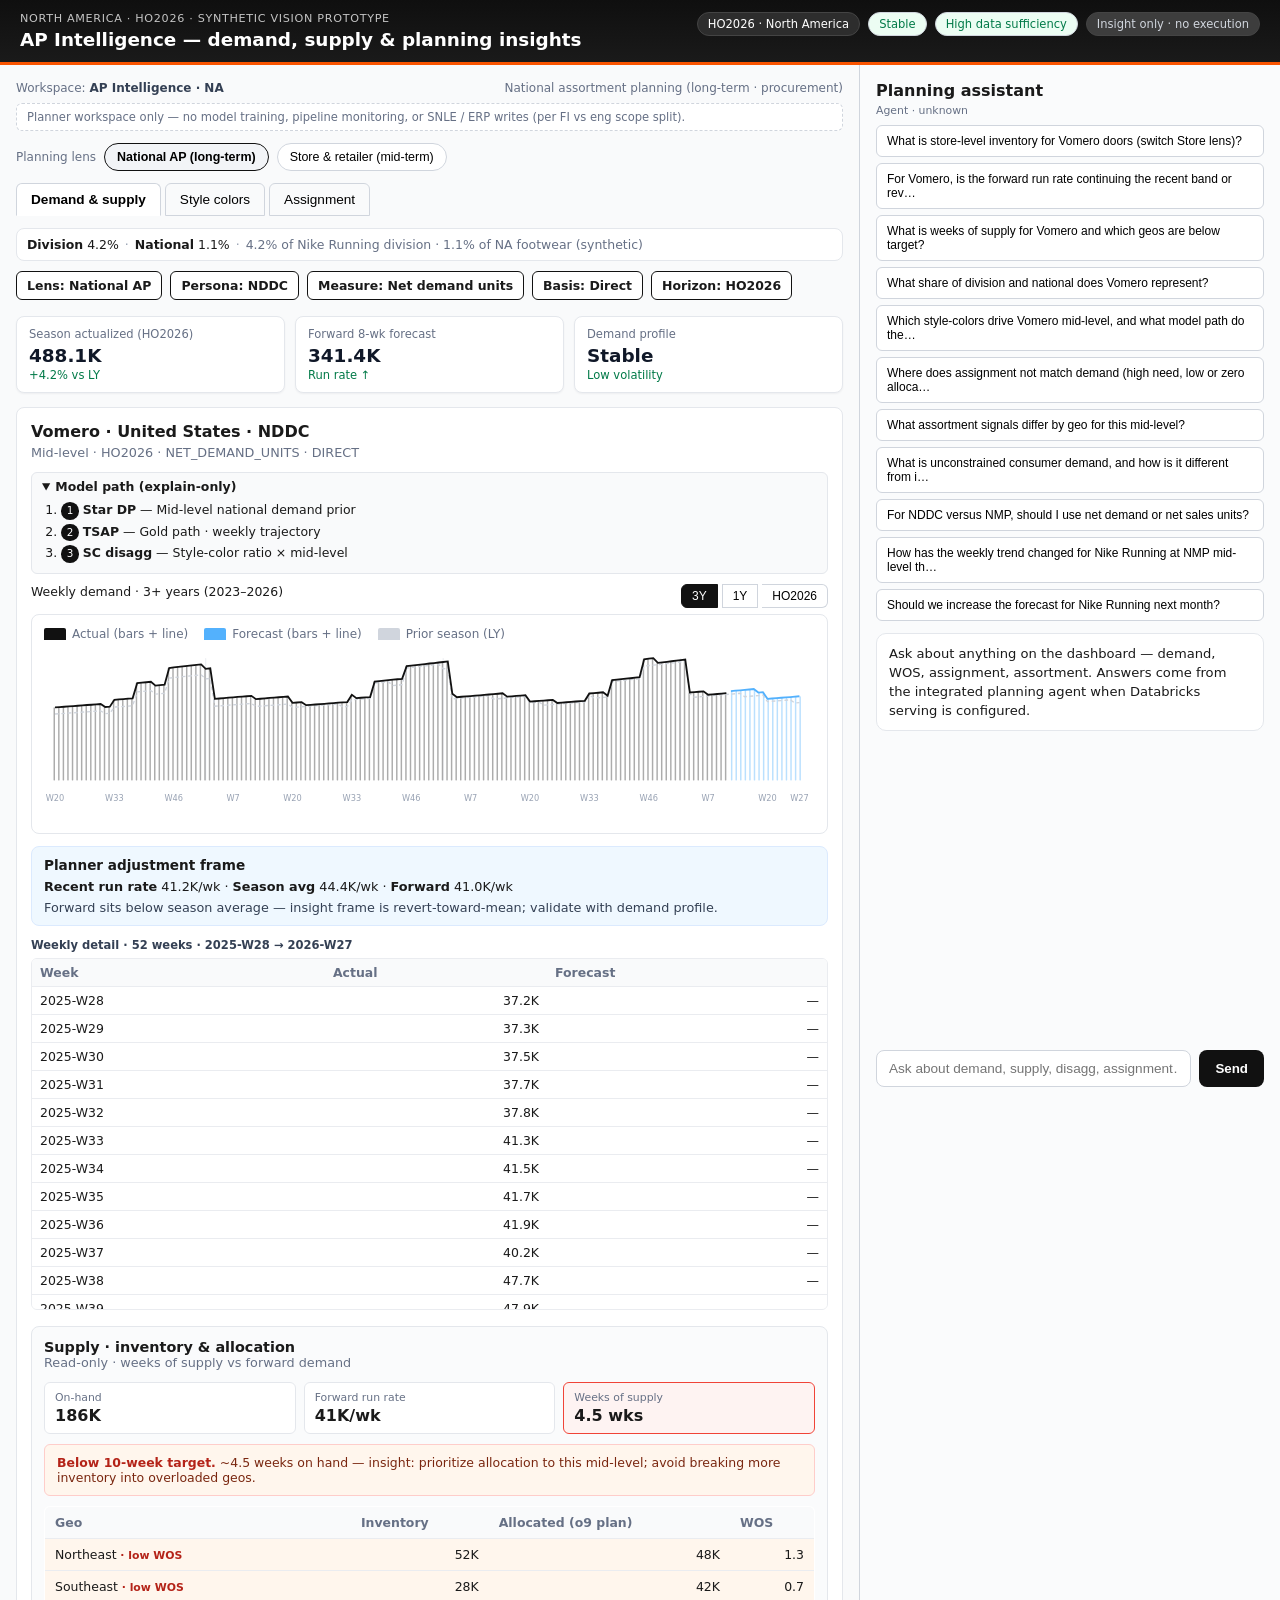
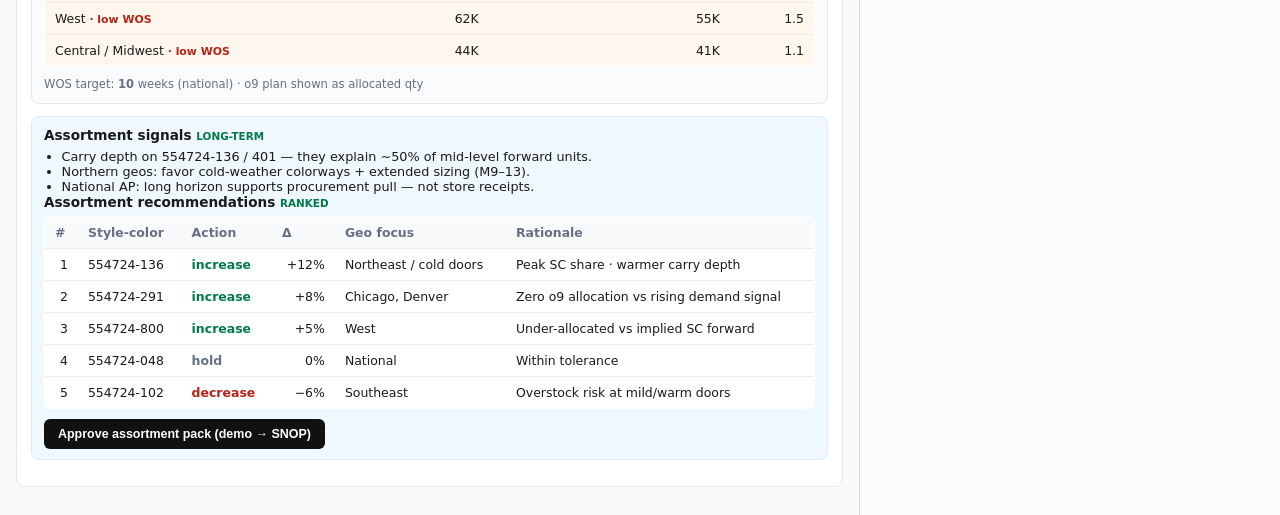
==== commit 817cece3: "Wire Databricks AP Intelligence agent (v9 UI). DEMO_MODE=off with serving fallback; agent status in " ====
--- a/static/genie-demo.html
+++ b/static/genie-demo.html
@@ -4,7 +4,7 @@
     <meta charset="UTF-8" />
     <meta name="viewport" content="width=device-width, initial-scale=1.0" />
     <title>AP Intelligence — planner prototype</title>
-    <link rel="stylesheet" href="genie-demo.css?v=8" />
+    <link rel="stylesheet" href="genie-demo.css?v=9" />
   </head>
   <body>
     <header class="top">
@@ -129,7 +129,10 @@
         </article>
       </section>
       <aside class="pane-chat" aria-label="Planning assistant">
-        <div class="chat-header"><h2>Planning assistant</h2></div>
+        <div class="chat-header">
+          <h2>Planning assistant</h2>
+          <p class="agent-status" id="agent-status">Agent: connecting…</p>
+        </div>
         <div class="chips" id="prompt-chips"></div>
         <div class="thread" id="chat-thread"></div>
         <form class="composer" id="chat-form">
@@ -147,6 +150,6 @@
         <button type="submit" class="btn-approve-demo" value="confirm">Confirm demo approve</button>
       </form>
     </dialog>
-    <script src="genie-demo.js?v=8"></script>
+    <script src="genie-demo.js?v=9"></script>
   </body>
 </html>
--- a/static/genie-demo.css
+++ b/static/genie-demo.css
@@ -383,8 +383,29 @@
 }
 
 .chat-header h2 {
+  margin: 0 0 4px;
+  font-size: 1rem;
+}
+
+.agent-status {
   margin: 0 0 8px;
-  font-size: 1rem;
+  font-size: 0.68rem;
+  color: #667085;
+}
+
+.agent-status[data-mode="serving"] {
+  color: #027a48;
+}
+
+.agent-status[data-mode="demo"],
+.agent-status[data-mode="demo-fallback"] {
+  color: #b54708;
+}
+
+.msg-mode {
+  margin: 8px 0 0;
+  font-size: 0.65rem;
+  color: #98a2b3;
 }
 
 .chips {
